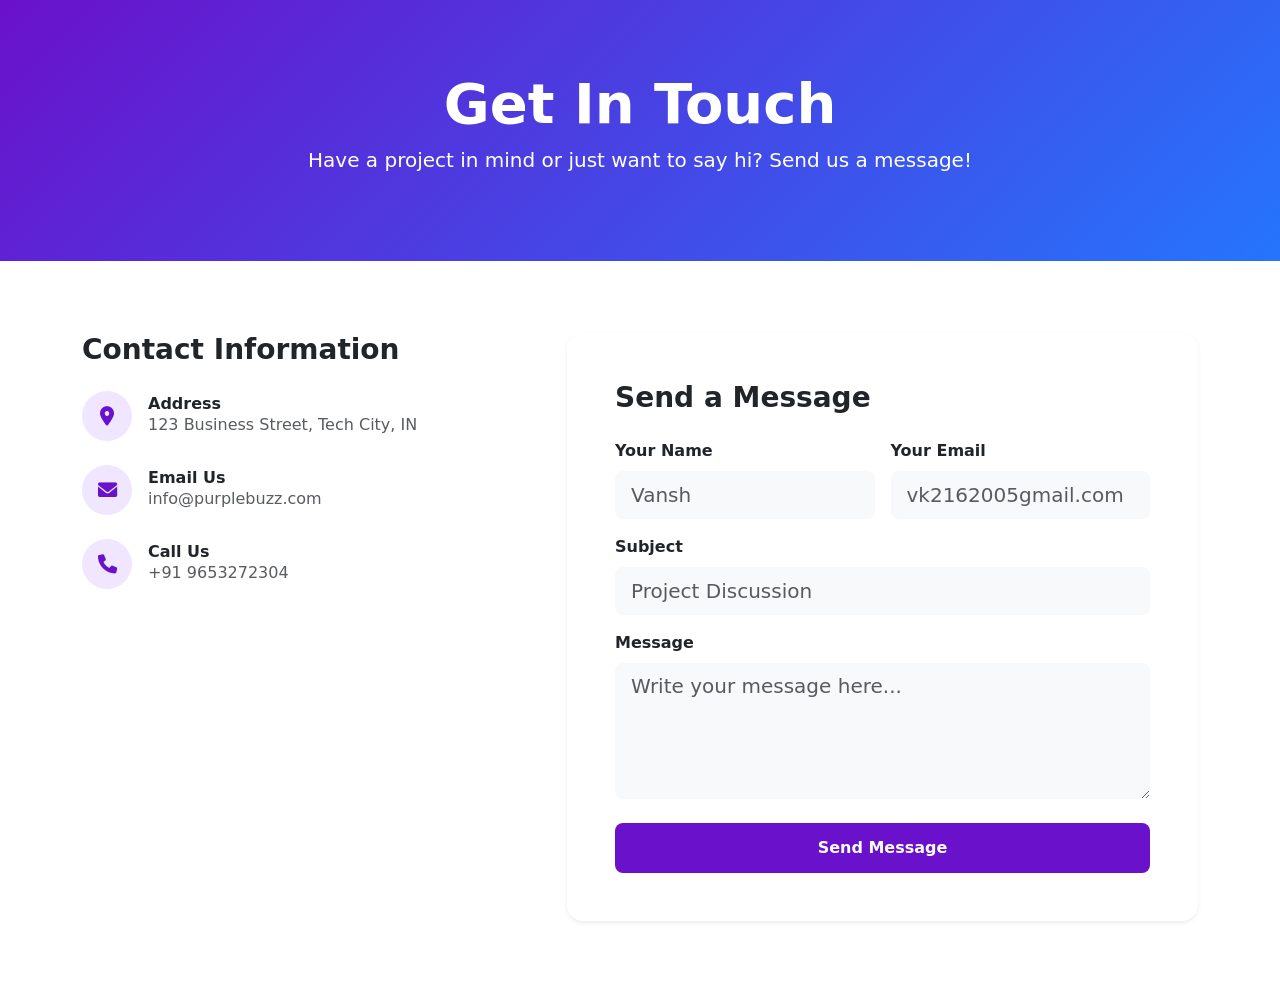
==== index3.html @ a75782c8 "Add files via upload" ====
<!DOCTYPE html>
<html lang="en">
<head>
    <meta charset="UTF-8">
    <meta name="viewport" content="width=device-width, initial-scale=1.0">
    <title>Contact Us - Purple Buzz</title>
 
    <link href="https://cdn.jsdelivr.net/npm/bootstrap@5.3.0/dist/css/bootstrap.min.css" rel="stylesheet">
    
    <link href="https://cdnjs.cloudflare.com/ajax/libs/font-awesome/6.0.0/css/all.min.css" rel="stylesheet">
    <style>
        .hero-contact {
            background: linear-gradient(135deg, #6a11cb 0%, #2575fc 100%);
            color: white;
            padding: 70px 0;
        }
        .btn-purple {
            background-color: #6a11cb;
            color: white;
            border-radius: 8px;
            padding: 12px 25px;
        }
        .btn-purple:hover {
            background-color: #530ca8;
            color: white;
        }
        .contact-info-icon {
            width: 50px;
            height: 50px;
            background-color: #f0e6ff;
            color: #6a11cb;
            border-radius: 50%;
            display: flex;
            align-items: center;
            justify-content: center;
            font-size: 1.2rem;
        }
    </style>
</head>
<body>

  
    <section class="hero-contact text-center">
        <div class="container">
            <h1 class="display-4 fw-bold">Get In Touch</h1>
            <p class="lead">Have a project in mind or just want to say hi? Send us a message!</p>
        </div>
    </section>

    
    <section class="py-5">
        <div class="container py-4">
            <div class="row g-5">
                
                
                <div class="col-lg-5">
                    <h3 class="fw-bold mb-4">Contact Information</h3>
                    
                    <div class="d-flex align-items-center mb-4">
                        <div class="contact-info-icon me-3"><i class="fa-solid fa-location-dot"></i></div>
                        <div>
                            <h6 class="fw-bold mb-0">Address</h6>
                            <p class="text-muted mb-0">123 Business Street, Tech City, IN</p>
                        </div>
                    </div>

                    <div class="d-flex align-items-center mb-4">
                        <div class="contact-info-icon me-3"><i class="fa-solid fa-envelope"></i></div>
                        <div>
                            <h6 class="fw-bold mb-0">Email Us</h6>
                            <p class="text-muted mb-0">info@purplebuzz.com</p>
                        </div>
                    </div>

                    <div class="d-flex align-items-center mb-4">
                        <div class="contact-info-icon me-3"><i class="fa-solid fa-phone"></i></div>
                        <div>
                            <h6 class="fw-bold mb-0">Call Us</h6>
                            <p class="text-muted mb-0">+91 9653272304 </p>
                        </div>
                    </div>
                </div>

                
                <div class="col-lg-7">
                    <div class="card border-0 shadow-sm p-4 p-md-5 rounded-4">
                        <h3 class="fw-bold mb-4">Send a Message</h3>
                        <form>
                            <div class="row g-3">
                                <div class="col-md-6">
                                    <label class="form-label fw-semibold">Your Name</label>
                                    <input type="text" class="form-control form-control-lg bg-light border-0" placeholder="Vansh">
                                </div>
                                <div class="col-md-6">
                                    <label class="form-label fw-semibold">Your Email</label>
                                    <input type="email" class="form-control form-control-lg bg-light border-0" placeholder="vk2162005gmail.com">
                                </div>
                                <div class="col-12">
                                    <label class="form-label fw-semibold">Subject</label>
                                    <input type="text" class="form-control form-control-lg bg-light border-0" placeholder="Project Discussion">
                                </div>
                                <div class="col-12">
                                    <label class="form-label fw-semibold">Message</label>
                                    <textarea class="form-control form-control-lg bg-light border-0" rows="4" placeholder="Write your message here..."></textarea>
                                </div>
                                <div class="col-12 mt-4">
                                    <button type="submit" class="btn btn-purple w-100 fw-bold">Send Message</button>
                                </div>
                            </div>
                        </form>
                    </div>
                </div>

            </div>
        </div>
    </section>

</body>
</html>
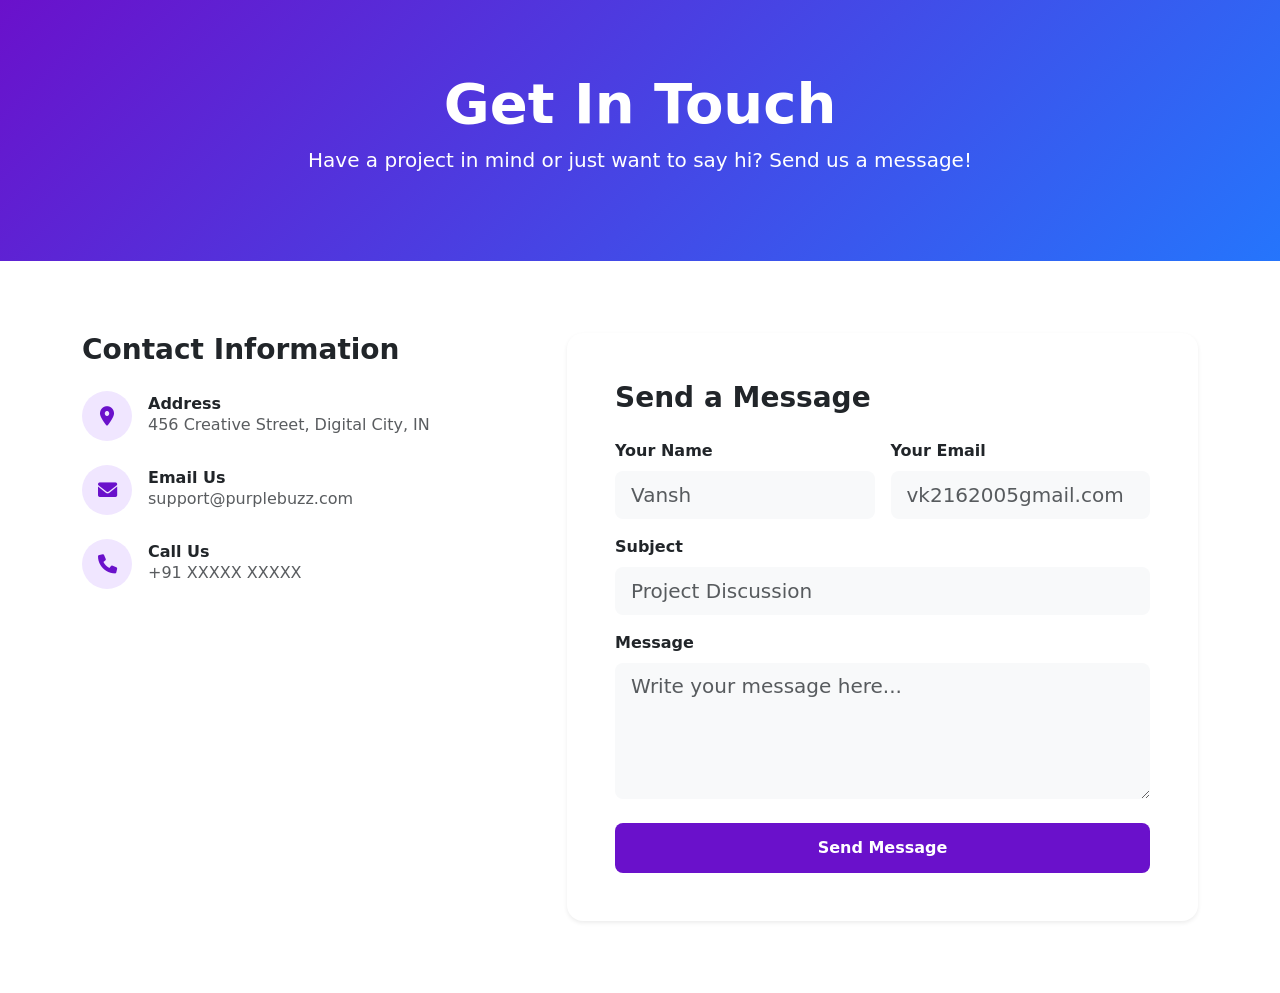
==== commit 74f9dc6e: "Update contact information in index3.html" ====
--- a/index3.html
+++ b/index3.html
@@ -60,7 +60,7 @@
                         <div class="contact-info-icon me-3"><i class="fa-solid fa-location-dot"></i></div>
                         <div>
                             <h6 class="fw-bold mb-0">Address</h6>
-                            <p class="text-muted mb-0">123 Business Street, Tech City, IN</p>
+                            <p class="text-muted mb-0">456 Creative Street, Digital City, IN</p>
                         </div>
                     </div>
 
@@ -68,7 +68,7 @@
                         <div class="contact-info-icon me-3"><i class="fa-solid fa-envelope"></i></div>
                         <div>
                             <h6 class="fw-bold mb-0">Email Us</h6>
-                            <p class="text-muted mb-0">info@purplebuzz.com</p>
+                            <p class="text-muted mb-0">support@purplebuzz.com</p>
                         </div>
                     </div>
 
@@ -76,7 +76,7 @@
                         <div class="contact-info-icon me-3"><i class="fa-solid fa-phone"></i></div>
                         <div>
                             <h6 class="fw-bold mb-0">Call Us</h6>
-                            <p class="text-muted mb-0">+91 9653272304 </p>
+                            <p class="text-muted mb-0">+91 XXXXX XXXXX </p>
                         </div>
                     </div>
                 </div>
